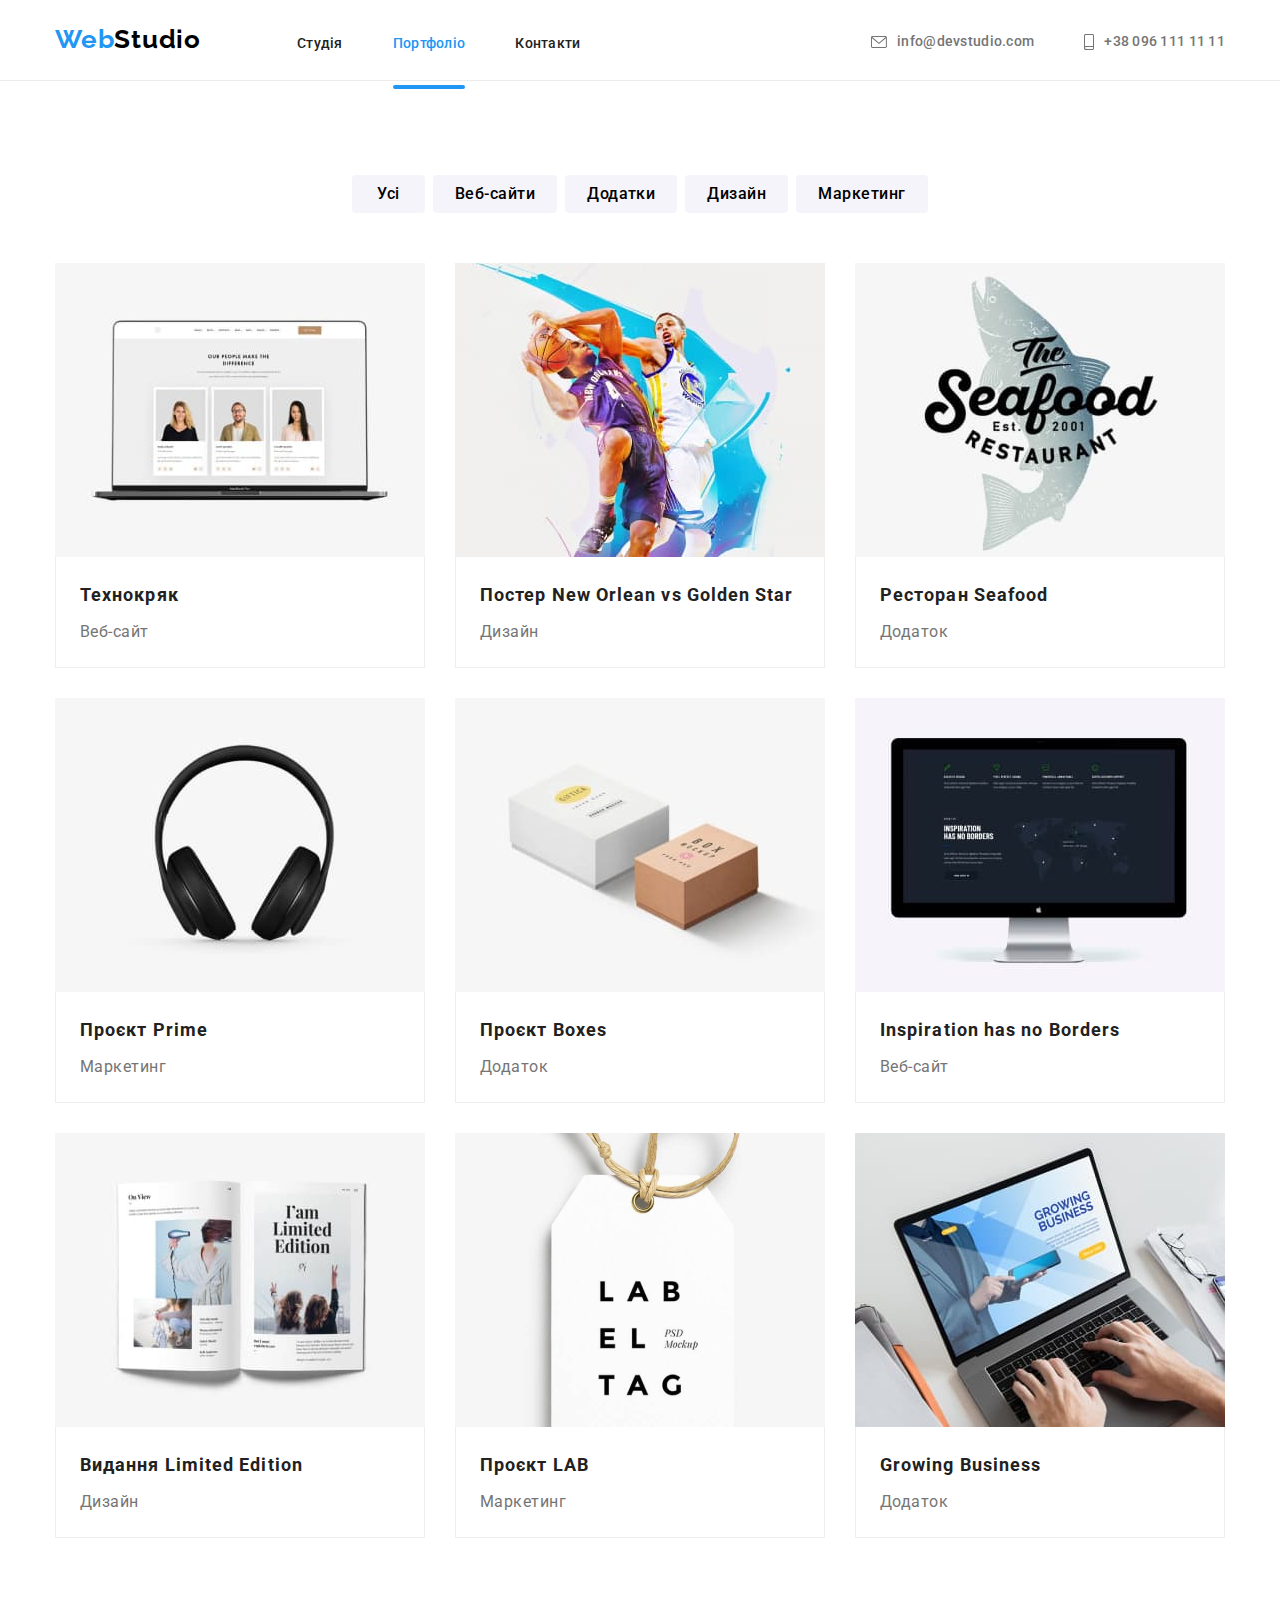
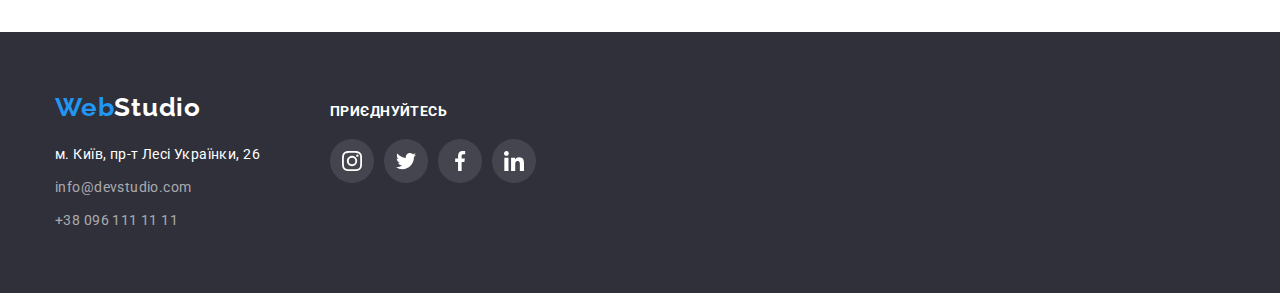
==== portfolio.html @ aac12f8f "transition hover and focus" ====
<!DOCTYPE html>
<html lang="uk">
<head>
    <meta charset="UTF-8">
    <meta http-equiv="X-UA-Compatible" content="IE=edge">
    <meta name="viewport" content="width=device-width, initial-scale=1.0">
    <title>Portfolio</title>
    <link rel="preconnect" href="https://fonts.googleapis.com">
    <link rel="preconnect" href="https://fonts.gstatic.com" crossorigin>
    <link href="https://fonts.googleapis.com/css2?family=Montserrat:wght@400;700&family=Raleway:wght@700&family=Roboto:wght@400;500;700;900&display=swap" rel="stylesheet">
    <link rel="stylesheet" href="https://cdn.jsdelivr.net/npm/modern-normalize@1.1.0/modern-normalize.min.css">
    <link rel="stylesheet" href="./css/styles.css">
</head>
<body>
    <header class="page-header">
        <div class="container page-header-container">    
                <nav class="page-navigation">
                    <a href="./index.html" class="logo logo-header link">
                        <span class="logo-web">Web</span><span class="logo-studio-header">Studio</span>
                    </a>
                    <ul class="site-nav list">
                   <li>
                        <a href="./index.html" class="link">
                            Студія
                        </a>
                    </li>
                    <li>
                        <a href="./portfolio.html" class="link current">
                            Портфоліо
                        </a>
                    </li>
                    <li>
                       <a href="#" class="link">
                            Контакти
                        </a>
                    </li>
                </ul>
                </nav>
                <ul class="header-contacts list">
                    <li class="header-contacts-item">    
                    <a href="mailto:info@devstudio.com" class="link contacts-link">
                        <svg class="mail-icon">
                            <use href="./images/icons.svg#icon-envelope"></use>
                        </svg>
                        info@devstudio.com
                    </a>
                    </li>
                    <li class="header-contacts-item"> 
                        <a href="tel:+380961111111" class="link contacts-link">    
                            <svg class="smartphone-icon">
                                <use href="./images/icons.svg#icon-smartphone"></use>
                             </svg> 
                            +38 096 111 11 11
                        </a>
                    </li> 
                </ul>
        </div>   
    </header>
    
    <main>
     <section>
        <div class="container">
        <h2 class="title-invisible">Портфолио</h2>
        <ul class="btn-filter-container list">
            <li><button class="button-filter btn-filter-allcards" type="button">Усі</button></li>
            <li><button class="button-filter" type="button">Веб-сайти</button></li>
            <li><button class="button-filter" type="button">Додатки</button></li>
            <li><button class="button-filter" type="button">Дизайн</button></li>
            <li><button class="button-filter" type="button">Маркетинг</button></li>
        </ul>
        <ul class="portfolio-container list">
            <li>
                
                <a href="" class="link portfolio-card">
                    <img src="./images/pf1.jpg" alt="Веб-сайт Технокряк" width="370">
                    <div class="text-portfolio-card">
                        <h3 class="title-portfolio">Технокряк</h3>
                        <p class="text-portfolio">Веб-сайт</p>
                    </div>
                </a>

                
            </li>
            <li>
                <a href="" class="link portfolio-card">
                    <img src="./images/pf2.jpg" alt="Постер" width="370">
                    <div class="text-portfolio-card">
                        <h3 class="title-portfolio" title="Постер New Orlean vs Golden Star">Постер New Orlean vs Golden Star</h3>
                        <p class="text-portfolio">Дизайн</p>
                    </div>
                </a>
            </li>
            <li>
                <a href="" class="link portfolio-card">
                    <img src="./images/pf3.jpg" alt="Додаток для ресторану" width="370">
                    <div class="text-portfolio-card">
                        <h3 class="title-portfolio">Ресторан Seafood</h3>
                        <p class="text-portfolio">Додаток</p>
                    </div>
                </a>
            </li>
            <li>
                <a href="" class="link portfolio-card">
                    <img src="./images/pf4.jpg" alt="Маркетинговий проєкт" width="370">
                    <div class="text-portfolio-card">
                        <h3 class="title-portfolio">Проєкт Prime</h3>
                        <p class="text-portfolio">Маркетинг</p>
                    </div>
                </a>
            </li>
            <li>
                <a href="" class="link portfolio-card">
                    <img src="./images/pf5.jpg" alt="Проєкт Boxes" width="370">
                    <div class="text-portfolio-card">
                        <h3 class="title-portfolio">Проєкт Boxes</h3>
                        <p class="text-portfolio">Додаток</p>
                    </div>
                </a>
            </li>
            <li>
                <a href="" class="link portfolio-card">
                    <img src="./images/pf6.jpg" alt="Веб-сайт Inspiration has no Borders" width="370">
                    <div class="text-portfolio-card">
                        <h3 class="title-portfolio">Inspiration has no Borders</h3>
                        <p class="text-portfolio">Веб-сайт</p>
                    </div>
                </a>
            </li>
            <li>
                <a href="" class="link portfolio-card">
                    <img src="./images/pf7.jpg" alt="Видання Limited Edition" width="370">
                    <div class="text-portfolio-card">
                        <h3 class="title-portfolio">Видання Limited Edition</h3>
                        <p class="text-portfolio">Дизайн</p>
                    </div>
                </a>
            </li>
            <li>
                <a href="" class="link portfolio-card">
                    <img src="./images/pf8.jpg" alt="Проєкт LAB" width="370">
                    <div class="text-portfolio-card">
                        <h3 class="title-portfolio">Проєкт LAB</h3>
                        <p class="text-portfolio">Маркетинг</p>
                    </div>
                </a>
            </li>
            <li>
                <a href="" class="link portfolio-card">
                    <img src="./images/pf9.jpg" alt="Growing Business" width="370">
                    <div class="text-portfolio-card">
                        <h3 class="title-portfolio">Growing Business</h3>
                        <p class="text-portfolio">Додаток</p>
                    </div>
                </a>
            </li>
        </ul> 
        </div>
    </section>
    </main>
    <footer class="footer">
        <div class="container contacts-block">
        <div>
            <a href="./index.html" class="logo logo-footer link">
                <span class="logo-web">Web</span><span class="logo-studio-footer">Studio</span>
            </a>
            <address>
                <ul class="contacts list">
                    <li class="contacts-item">
                        <a href="https://goo.gl/maps/5WQEzpzciVfXeqbu7" target="_blank" rel="noreferer noopener nofollow" class="link address">
                            м. Київ, пр-т Лесі Українки, 26
                        </a>
                    </li>
                    <li class="contacts-item">
                        <a href="mailto:info@devstudio.com" class="link mail-footer">info@devstudio.com</a>
                    </li>    
                    <li class="contacts-item">
                        <a href="tel:+380961111111" class="link phone-footer">+38 096 111 11 11</a>
                    </li>
                </ul>
            </address>
        </div>
        <div class="social-footer">
            <p class="title-social">приєднуйтесь</p>
            <ul class="social-list social-list-footer list">
                <li class="social-list-item">
                    <a href class="social-list-link">
                        <svg lang="en" aria-label="instagram icon" class="social-list-icon">
                            <use href="./images/icons.svg#icon-instagram" width="20" height="20"></use>
                        </svg>
                    </a>
                </li>
                <li class="social-list-item">
                    <a href class="social-list-link">
                        <svg lang="en" aria-label="twitter icon" class="social-list-icon">
                            <use href="./images/icons.svg#icon-twitter" width="20" height="20"></use>
                        </svg>
                    </a>
                </li>
                <li class="social-list-item">
                    <a href class="social-list-link">
                        <svg lang="en" aria-label="facebook icon" class="social-list-icon">
                            <use href="./images/icons.svg#icon-facebook" width="20" height="20"></use>
                        </svg>
                    </a>
                </li>
                <li class="social-list-item">
                    <a href class="social-list-link">
                        <svg lang="en" aria-label="linkedin icon" class="social-list-icon">
                            <use href="./images/icons.svg#icon-linkedin" width="20" height="20"></use>
                        </svg>
                    </a>
                </li>
            </ul>
        </div>
        </div>
    </footer>
</body>
</html>
---- css/styles.css ----
/* title-color #212121 
accent-color #2196F3
text-color #757575
background-main #ffffff
background-footer #2F303A
background-OurTeam #F5F4FA */
:root {
    --accent-color: #2196F3;
    --logo-studio-header: #000000;
    --logo-studio-footer: #ffffff;
    --title-color: #212121;
    --text-color: #757575;
    --background-main: #ffffff;
    --background-footer: #2F303A;
    --background-hero: #C4C4C4;
}
h1, 
h2, 
h3, 
h4 {
    margin-top: 0;
    margin-bottom: 0;
}
ul, 
ol {
    margin-top: 0;
    margin-bottom: 0;
    padding-left: 0;
}
p {
    margin-top: 0;
    margin-bottom: 0;
}
.list {
    list-style: none;
}
.link {
    text-decoration: none;
}
img {
    display: block;
    max-width: 100%;
    height:auto;
}
button {
    cursor: pointer;
}
/* Remove outline on the forms and links */
:active, :hover, :focus {
    outline: 0;
    outline-offset: 0;
}
/*========== HEADER =========*/
.page-header-container {
    display: flex;
    align-items: baseline; 
}
.page-navigation {
    display: flex;
    align-items: baseline;
}
.page-header {
    border-bottom: 1px solid #ECECEC;
    padding-top: 24px;
    padding-bottom: 25px;
}
.site-nav {
    display: flex;
    column-gap: 50px;
}
.header-contacts {
    display: flex;
    margin-left: auto;
    column-gap: 50px;
}
/*======== styles logo =======*/
.logo {
    font-family: 'Raleway', sans-serif;
    font-weight: 700;
    font-size: 26px;
    line-height: 1.19;
    letter-spacing: 0.03em;
}
.logo-header {
    margin-right: 96px;
}
.logo-web {
    color: var(--accent-color);
}
.logo-studio-header { 
    color: var(--logo-studio-header);
}
/* ======= navigation ======= */

.site-nav a {
    position: relative;
    font-weight: 500;
    font-size: 14px;
    line-height: 1.14;
    letter-spacing: 0.02em;
    color: var(--title-color);
    transition: color 250ms cubic-bezier(0.4, 0, 0.2, 1);
}
.site-nav a:hover, 
.site-nav a:focus {
    color: var(--accent-color);
}
.site-nav a.current {
    color: var(--accent-color);
}
.site-nav a.current::after {
    position: absolute;
    content: "";
    top: 50px;
    left: 0;
    width: 100%;
    height: 4px;
    border-radius: 2px;
    background-color: var(--accent-color);
} 

/* ====== styles contacts =========*/
.contacts-link {
    display: flex;
    align-items: center;
    gap: 10px;
    font-weight: 500;
    font-size: 14px;
    line-height: 1.14;
    letter-spacing: 0.02em;
    color: var(--text-color);
    transition: color 250ms cubic-bezier(0.4, 0, 0.2, 1);
}
.contacts-link:hover .mail-icon, 
.contacts-link:focus .mail-icon,
.contacts-link:hover .smartphone-icon, 
.contacts-link:focus .smartphone-icon{
    fill:var(--accent-color);
}
.contacts-link:hover,
.contacts-link:focus
{
    color: var(--accent-color);
}
.mail-icon {
    width: 16px;
    height: 12px;
    fill: var(--text-color);
    transition: fill 250ms cubic-bezier(0.4, 0, 0.2, 1);
}
.smartphone-icon {
    width: 10px;
    height: 16px;
    fill: var(--text-color); 
    transition: fill 250ms cubic-bezier(0.4, 0, 0.2, 1);
}
/* ============ MAIN ============ */
.container {
    margin-left: auto;
    margin-right: auto;
    width: 1200px;
    padding-left: 15px;
    padding-right: 15px;
}
body {
    background-color: var(--background-main);
    font-family: 'Roboto', sans-serif;
    color: var(--title-color);
}
section {
    padding-top: 94px;
    padding-bottom: 94px;
}

/*=========== HERO ============*/
.hero {
    padding-top: 200px;
    padding-bottom: 200px;
    text-align: center;
}
.overlay {
    background-color: var(--background-hero);
    background-image: linear-gradient(to right, rgba(47, 48, 58, 0.4), rgba(47, 48, 58, 0.4)), url(../images/bgstudio.jpg);
    background-repeat: no-repeat;
    background-size: cover;
    background-position: center;
    max-width: 1600px;
    min-height: 600px;
    margin-left: auto;
    margin-right: auto;
}
.title-hero {
    margin-left: auto;
    margin-bottom: 30px;
    margin-right: auto;
    font-weight: 900;
    font-size: 44px;
    line-height: 1.36;
    letter-spacing: 0.06em;
    text-transform: uppercase;
    color: #ffffff;
    width: 696px;
}
.btn-order {
    font-weight: 700;
    font-size: 16px;
    line-height: 1.875;
    color: #ffffff;
    background-color: var(--accent-color);
    border: 0;
    border-radius: 4px;
    padding: 10px 32px;
    letter-spacing: 0.06em;
    box-shadow: 0px 4px 4px rgba(0, 0, 0, 0.15);
}
/*========== ОСОБЛИВОСТІ ============*/
.feature-items-list {
    display: flex;
    justify-content: center;
    gap: 30px;
    flex-wrap: wrap;
}
.feature-items{
    display: flex;
    justify-content: center;
    align-items: center;
    width: 270px;
    height: 120px;
    background-color: #F5F4FA;
    border-radius: 4px;
    margin-bottom: 30px;
}
.feature-items-icon {
    display: flex;
    justify-content: center;
    align-items: center;
}
.title-section {
    font-size: 36px;
    line-height: 1.17;
    text-align: center;
    letter-spacing: 0.03em;
    margin-bottom: 50px;
}
.title-invisible {
    border: 0;
	clip: rect(0 0 0 0);
	height: 1px;
	width: 1px;
    margin: -1px;
	overflow: hidden;
	padding: 0;
	position: absolute;
	white-space: nowrap;
}
.subtitle {
    font-size: 14px;
    line-height: 1.14;
    letter-spacing: 0.03em;
    text-transform: uppercase;
    margin-bottom: 10px;
}
.text {
    font-size: 14px;
    line-height: 1.714;
    letter-spacing: 0.03em;
    color: var(--text-color);
    width: 270px;
}
/*========== ЧИМ МИ ЗАЙМАЄМОСЯ ======*/
.activity {
    padding-top: 0px;
}
.activity-cards {
    display: flex;
    flex-wrap: wrap;
    gap: 30px;   
}
.activity-cards-item {
    position: relative;
}
.activity-cards-subtitle {
    position: absolute;
    bottom: 0;
    height: 70px;
    width: 100%;
    display: flex;
    justify-content: center;
    align-items: center;
    background-color: rgba(47, 48, 58, 0.8);;
    font-weight: 700;
    font-size: 14px;
    line-height: 1,14;
    text-align: center;
    letter-spacing: 0.03em;
    text-transform: uppercase;
    color: #FFFFFF;
}
/*========== НАША КОМАНДА ===========*/
.our-team {
    background-color: #F5F4FA;
}
.employees {
    display: flex;
    flex-wrap: wrap;
    gap: 30px;
}
.employees-item {
    background-color: #ffffff;
    border-radius: 0px 0px 4px 4px;
    box-shadow: 0px 1px 3px rgba(0, 0, 0, 0.12), 0px 1px 1px rgba(0, 0, 0, 0.14), 0px 2px 1px rgba(0, 0, 0, 0.2);
}
.employee, .career {
    font-size: 16px;
    line-height: 1.19;
    text-align: center;
    letter-spacing: 0.03em; 
}
.employee {
    font-weight: 500;
    color: var(--title-color);
    padding-top: 30px;
    margin-bottom: 10px;
}
.career {
    color: var(--text-color);
    margin-bottom: 16px;
}
.social-list {
    display: flex;
    justify-content: center;
    column-gap: 10px;
    padding-bottom: 30px;
}
.social-list-link {
    display: flex;
    justify-content: center;
    align-items: center;
    width: 44px;
    height: 44px;
    background-color: #ffffff;
    border-radius: 50%;
    transition: background-color 250ms cubic-bezier(0.4, 0, 0.2, 1);
}
.social-list-icon {
    width: 20px;
    height: 20px;
    fill: #AFB1B8;
    transition: fill 250ms cubic-bezier(0.4, 0, 0.2, 1);
}
.social-list-link:hover,
.social-list-link:focus {
    background-color: var(--accent-color);
}
.social-list-link:hover .social-list-icon,
.social-list-link:focus .social-list-icon{
    fill: #ffffff;
} 
/* ========== ПОСТІЙНІ КЛІЄНТИ ======== */
.clients-list {
    display: flex;
    flex-wrap: wrap;
    gap: 30px;
}
.clients-link {
    display: flex;
    justify-content: center;
    align-items: center;
    border: 1px solid #AFB1B8;
    border-radius: 4px;
    width: 170px;
    height: 92px;
    transition: border-color 250ms cubic-bezier(0.4, 0, 0.2, 1);
}
.clients-link:hover .clients-icon,
.clients-link:focus .clients-icon{
    fill: var(--accent-color);
}
.clients-link:hover,
.clients-link:focus{
    border-color: var(--accent-color);
    cursor: pointer;
}
.clients-icon {
    display: flex;
    fill: #AFB1B8; 
    transition: fill 250ms cubic-bezier(0.4, 0, 0.2, 1);
}
/*========== ПОРТФОЛІО ========= */
.btn-filter-container {
    margin-bottom: 50px;
}
.button-filter {
    font-weight: 500;
    font-size: 16px;
    line-height: 1.63;
    text-align: center;
    letter-spacing: 0.03em;
    cursor: pointer;
    border: 0;
    border-radius: 4px;
    background-color: #F5F4FA;
    height: 38px;
    padding: 6px 22px;
    transition: background-color 250ms cubic-bezier(0.4, 0, 0.2, 1), color 250ms cubic-bezier(0.4, 0, 0.2, 1), box-shadow 250ms cubic-bezier(0.4, 0, 0.2, 1);
}
.btn-filter-allcards {
    padding-left: 25px;
    padding-right: 25px;
}
.button-filter:hover, 
.button-filter:focus {
    background-color: var(--accent-color);
    color: #ffffff;
    box-shadow: 0px 4px 4px rgba(0, 0, 0, 0.25)
}
.portfolio-container li{
    width: 370px;
}
.text-portfolio-card {
    padding-top: 20px;
    padding-bottom: 20px;
    padding-left: 24px;
    padding-right: 24px; 
    border: 1px solid #EEEEEE;
    border-top: 0px;
}
.title-portfolio {
    font-size: 18px;
    line-height: 2;
    letter-spacing: 0.06em;
    margin-bottom: 4px;
    overflow: hidden;
    white-space: nowrap;
    text-overflow: ellipsis;
    color: var(--title-color);
}
.text-portfolio {
    font-size: 16px;
    line-height: 1.88;
    letter-spacing: 0.03em;
    color: var(--text-color);
}
.btn-filter-container {
    display: flex;
    justify-content: center;
    gap: 8px;
}
.portfolio-container {
    display: flex;
    flex-wrap: wrap;
    gap: 30px;
}
.portfolio-card {
    display: block;
    transition: box-shadow 250ms cubic-bezier(0.4, 0, 0.2, 1);
}
.portfolio-card:hover,
.portfolio-card:focus {
    box-shadow: 0px 1px 1px rgba(0, 0, 0, 0.12), 0px 4px 4px rgba(0, 0, 0, 0.06), 1px 4px 6px rgba(0, 0, 0, 0.16);
}

/*========== FOOTER ===========*/
.footer {
    background-color: var(--background-footer);
    padding-top: 60px;
    padding-bottom: 60px;
}
.logo-studio-footer {
    color: var(--logo-studio-footer);
}
.logo-footer {
    display: block;
    margin-bottom: 20px;
}
.contacts-item {
    font-style: normal;
    font-weight: 400;
    font-size: 14px;
    line-height: 1.71;
    letter-spacing: 0.03em;
}
.contacts-item:not(:last-child) {
    margin-bottom: 9px;
}
.address {
    display: block;
    color: #ffffff;
    transition: color 250ms cubic-bezier(0.4, 0, 0.2, 1);
}
.mail-footer, 
.phone-footer {
    color: rgba(255, 255, 255, 0.6);
    display: block;
    transition: color 250ms cubic-bezier(0.4, 0, 0.2, 1);
}
.address:hover,
.address:focus,
.mail-footer:hover,
.mail-footer:focus,
.phone-footer:hover,
.phone-footer:focus {
    color: var(--accent-color);
}
.title-social {
    font-weight: 700;
    font-size: 14px;
    line-height: 16px;
    letter-spacing: 0.03em;
    text-transform: uppercase;
    color: #FFFFFF;
    margin-bottom: 20px;
}
.contacts-block {
    display: flex;
    align-items: baseline;
}
.social-list-footer {
    padding-bottom: 0;
}
footer .social-list-icon {
    fill: #ffffff;
}
footer .social-list-link {
    background-color: rgba(255, 255, 255, 0.1);;
}
.social-footer {
    margin-left: 70px;
}
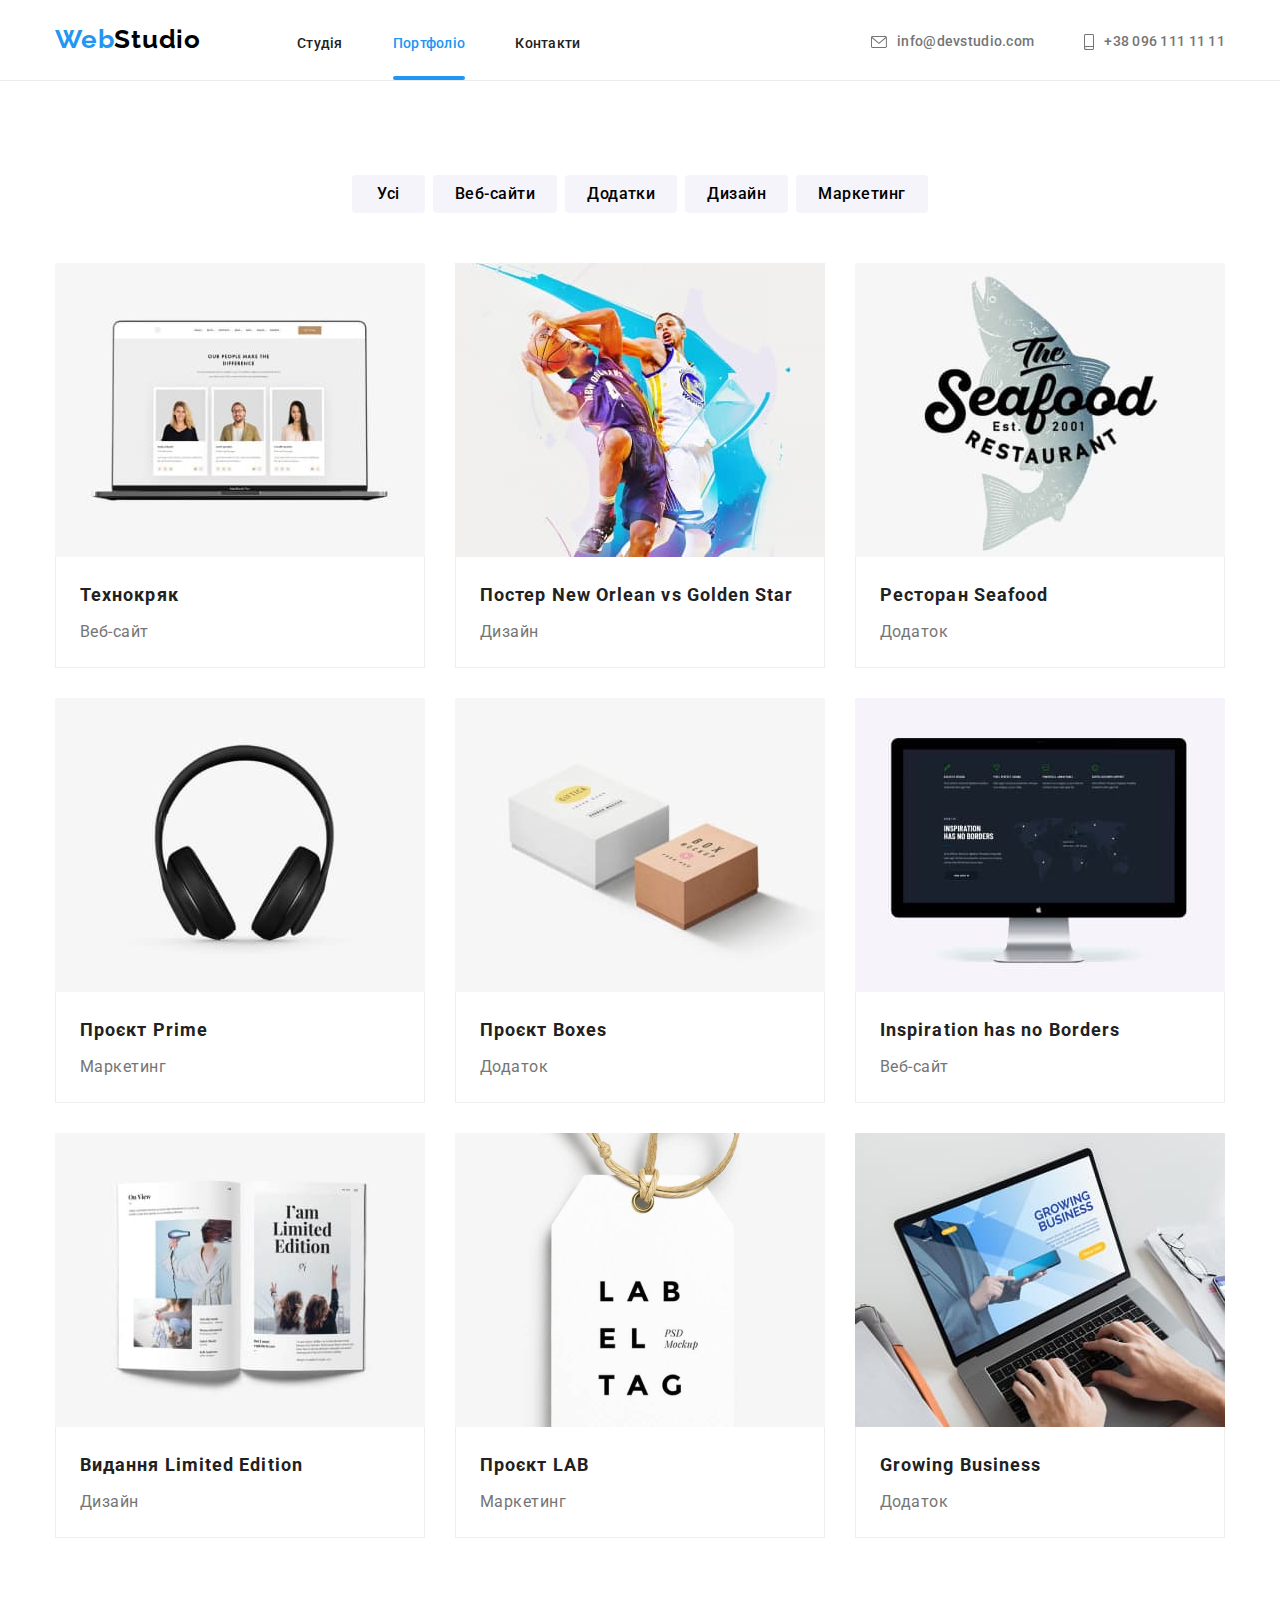
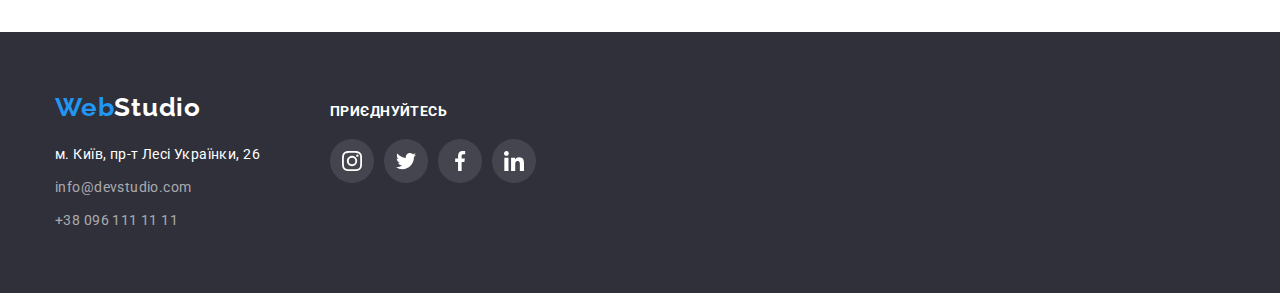
==== commit 0fee0273: "active page" ====
--- a/portfolio.html
+++ b/portfolio.html
@@ -18,7 +18,7 @@
                     <a href="./index.html" class="logo logo-header link">
                         <span class="logo-web">Web</span><span class="logo-studio-header">Studio</span>
                     </a>
-                    <ul class="site-nav list">
+                    <ul class="menu-nav list">
                    <li>
                         <a href="./index.html" class="link">
                             Студія
@@ -70,20 +70,27 @@
         </ul>
         <ul class="portfolio-container list">
             <li>
-                
-                <a href="" class="link portfolio-card">
-                    <img src="./images/pf1.jpg" alt="Веб-сайт Технокряк" width="370">
+                <a href="" class="link portfolio-card">
+                    <div class="portfolio-card-item">
+                        <img src="./images/pf1.jpg" alt="Веб-сайт Технокряк" width="370">
+                        <p class="portfolio-card-overlay">
+                            Ресурс пропонує комплексні пропозиції з різним рівнем функціоналу та сервісів. Все це дозволить відвідувачу отримати вичерпні відомості про компанію чи приватну особу.
+                        </p>
+                    </div>
                     <div class="text-portfolio-card">
                         <h3 class="title-portfolio">Технокряк</h3>
                         <p class="text-portfolio">Веб-сайт</p>
                     </div>
                 </a>
-
-                
-            </li>
-            <li>
-                <a href="" class="link portfolio-card">
-                    <img src="./images/pf2.jpg" alt="Постер" width="370">
+            </li>
+            <li>
+                <a href="" class="link portfolio-card">
+                    <div class="portfolio-card-item">
+                        <img src="./images/pf2.jpg" alt="Постер" width="370">
+                        <p class="portfolio-card-overlay">
+                            Ресурс пропонує комплексні пропозиції з різним рівнем функціоналу та сервісів. Все це дозволить відвідувачу отримати вичерпні відомості про компанію чи приватну особу.
+                        </p>
+                    </div>
                     <div class="text-portfolio-card">
                         <h3 class="title-portfolio" title="Постер New Orlean vs Golden Star">Постер New Orlean vs Golden Star</h3>
                         <p class="text-portfolio">Дизайн</p>
@@ -92,7 +99,12 @@
             </li>
             <li>
                 <a href="" class="link portfolio-card">
-                    <img src="./images/pf3.jpg" alt="Додаток для ресторану" width="370">
+                    <div class="portfolio-card-item">
+                        <img src="./images/pf3.jpg" alt="Додаток для ресторану" width="370">
+                        <p class="portfolio-card-overlay">
+                            Ресурс пропонує комплексні пропозиції з різним рівнем функціоналу та сервісів. Все це дозволить відвідувачу отримати вичерпні відомості про компанію чи приватну особу.
+                        </p>
+                    </div>    
                     <div class="text-portfolio-card">
                         <h3 class="title-portfolio">Ресторан Seafood</h3>
                         <p class="text-portfolio">Додаток</p>
@@ -101,7 +113,12 @@
             </li>
             <li>
                 <a href="" class="link portfolio-card">
-                    <img src="./images/pf4.jpg" alt="Маркетинговий проєкт" width="370">
+                    <div class="portfolio-card-item">
+                        <img src="./images/pf4.jpg" alt="Маркетинговий проєкт" width="370">
+                        <p class="portfolio-card-overlay">
+                            Ресурс пропонує комплексні пропозиції з різним рівнем функціоналу та сервісів. Все це дозволить відвідувачу отримати вичерпні відомості про компанію чи приватну особу.
+                        </p>
+                    </div>
                     <div class="text-portfolio-card">
                         <h3 class="title-portfolio">Проєкт Prime</h3>
                         <p class="text-portfolio">Маркетинг</p>
@@ -110,7 +127,12 @@
             </li>
             <li>
                 <a href="" class="link portfolio-card">
-                    <img src="./images/pf5.jpg" alt="Проєкт Boxes" width="370">
+                    <div class="portfolio-card-item">
+                        <img src="./images/pf5.jpg" alt="Проєкт Boxes" width="370">
+                        <p class="portfolio-card-overlay">
+                            Ресурс пропонує комплексні пропозиції з різним рівнем функціоналу та сервісів. Все це дозволить відвідувачу отримати вичерпні відомості про компанію чи приватну особу.
+                        </p>
+                    </div>
                     <div class="text-portfolio-card">
                         <h3 class="title-portfolio">Проєкт Boxes</h3>
                         <p class="text-portfolio">Додаток</p>
@@ -119,7 +141,12 @@
             </li>
             <li>
                 <a href="" class="link portfolio-card">
-                    <img src="./images/pf6.jpg" alt="Веб-сайт Inspiration has no Borders" width="370">
+                    <div class="portfolio-card-item">
+                        <img src="./images/pf6.jpg" alt="Веб-сайт Inspiration has no Borders" width="370">
+                        <p class="portfolio-card-overlay">
+                            Ресурс пропонує комплексні пропозиції з різним рівнем функціоналу та сервісів. Все це дозволить відвідувачу отримати вичерпні відомості про компанію чи приватну особу.
+                        </p>
+                    </div>
                     <div class="text-portfolio-card">
                         <h3 class="title-portfolio">Inspiration has no Borders</h3>
                         <p class="text-portfolio">Веб-сайт</p>
@@ -128,7 +155,12 @@
             </li>
             <li>
                 <a href="" class="link portfolio-card">
-                    <img src="./images/pf7.jpg" alt="Видання Limited Edition" width="370">
+                    <div class="portfolio-card-item">
+                        <img src="./images/pf7.jpg" alt="Видання Limited Edition" width="370">
+                        <p class="portfolio-card-overlay">
+                            Ресурс пропонує комплексні пропозиції з різним рівнем функціоналу та сервісів. Все це дозволить відвідувачу отримати вичерпні відомості про компанію чи приватну особу.
+                        </p>
+                    </div>
                     <div class="text-portfolio-card">
                         <h3 class="title-portfolio">Видання Limited Edition</h3>
                         <p class="text-portfolio">Дизайн</p>
@@ -137,7 +169,12 @@
             </li>
             <li>
                 <a href="" class="link portfolio-card">
-                    <img src="./images/pf8.jpg" alt="Проєкт LAB" width="370">
+                    <div class="portfolio-card-item">
+                        <img src="./images/pf8.jpg" alt="Проєкт LAB" width="370">
+                        <p class="portfolio-card-overlay">
+                            Ресурс пропонує комплексні пропозиції з різним рівнем функціоналу та сервісів. Все це дозволить відвідувачу отримати вичерпні відомості про компанію чи приватну особу.
+                        </p>
+                    </div>
                     <div class="text-portfolio-card">
                         <h3 class="title-portfolio">Проєкт LAB</h3>
                         <p class="text-portfolio">Маркетинг</p>
@@ -146,7 +183,12 @@
             </li>
             <li>
                 <a href="" class="link portfolio-card">
-                    <img src="./images/pf9.jpg" alt="Growing Business" width="370">
+                    <div class="portfolio-card-item">
+                        <img src="./images/pf9.jpg" alt="Growing Business" width="370">
+                        <p class="portfolio-card-overlay">
+                            Ресурс пропонує комплексні пропозиції з різним рівнем функціоналу та сервісів. Все це дозволить відвідувачу отримати вичерпні відомості про компанію чи приватну особу.
+                        </p>
+                    </div>
                     <div class="text-portfolio-card">
                         <h3 class="title-portfolio">Growing Business</h3>
                         <p class="text-portfolio">Додаток</p>
--- a/css/styles.css
+++ b/css/styles.css
@@ -13,6 +13,7 @@
     --background-main: #ffffff;
     --background-footer: #2F303A;
     --background-hero: #C4C4C4;
+    --transition-timing-function: 250ms cubic-bezier(0.4, 0, 0.2, 1);
 }
 h1, 
 h2, 
@@ -64,7 +65,7 @@
     padding-top: 24px;
     padding-bottom: 25px;
 }
-.site-nav {
+.menu-nav {
     display: flex;
     column-gap: 50px;
 }
@@ -91,33 +92,39 @@
     color: var(--logo-studio-header);
 }
 /* ======= navigation ======= */
-
-.site-nav a {
+.menu-nav a {
     position: relative;
     font-weight: 500;
     font-size: 14px;
     line-height: 1.14;
     letter-spacing: 0.02em;
     color: var(--title-color);
-    transition: color 250ms cubic-bezier(0.4, 0, 0.2, 1);
-}
-.site-nav a:hover, 
-.site-nav a:focus {
+    padding-bottom: 28px;
+    transition: color var(--transition-timing-function);
+}
+.menu-nav a:hover, 
+.menu-nav a:focus {
     color: var(--accent-color);
 }
-.site-nav a.current {
+.menu-nav a.current {
     color: var(--accent-color);
 }
-.site-nav a.current::after {
+.menu-nav a.current::after {
     position: absolute;
     content: "";
-    top: 50px;
+    bottom: -1px;
     left: 0;
     width: 100%;
     height: 4px;
     border-radius: 2px;
     background-color: var(--accent-color);
-} 
+    animation: opacity-animation var(--transition-timing-function);
+}
+@keyframes opacity-animation {
+    0% {opacity: 0;}
+    50% {opacity: 0.5;}
+    100% {opacity: 1;}
+}
 
 /* ====== styles contacts =========*/
 .contacts-link {
@@ -129,7 +136,7 @@
     line-height: 1.14;
     letter-spacing: 0.02em;
     color: var(--text-color);
-    transition: color 250ms cubic-bezier(0.4, 0, 0.2, 1);
+    transition: color var(--transition-timing-function);
 }
 .contacts-link:hover .mail-icon, 
 .contacts-link:focus .mail-icon,
@@ -146,13 +153,13 @@
     width: 16px;
     height: 12px;
     fill: var(--text-color);
-    transition: fill 250ms cubic-bezier(0.4, 0, 0.2, 1);
+    transition: fill var(--transition-timing-function);
 }
 .smartphone-icon {
     width: 10px;
     height: 16px;
     fill: var(--text-color); 
-    transition: fill 250ms cubic-bezier(0.4, 0, 0.2, 1);
+    transition: fill var(--transition-timing-function);
 }
 /* ============ MAIN ============ */
 .container {
@@ -171,7 +178,6 @@
     padding-top: 94px;
     padding-bottom: 94px;
 }
-
 /*=========== HERO ============*/
 .hero {
     padding-top: 200px;
@@ -243,6 +249,7 @@
     margin-bottom: 50px;
 }
 .title-invisible {
+    position: absolute;
     border: 0;
 	clip: rect(0 0 0 0);
 	height: 1px;
@@ -250,7 +257,6 @@
     margin: -1px;
 	overflow: hidden;
 	padding: 0;
-	position: absolute;
 	white-space: nowrap;
 }
 .subtitle {
@@ -287,7 +293,7 @@
     display: flex;
     justify-content: center;
     align-items: center;
-    background-color: rgba(47, 48, 58, 0.8);;
+    background-color: rgba(47, 48, 58, 0.8);
     font-weight: 700;
     font-size: 14px;
     line-height: 1,14;
@@ -340,13 +346,13 @@
     height: 44px;
     background-color: #ffffff;
     border-radius: 50%;
-    transition: background-color 250ms cubic-bezier(0.4, 0, 0.2, 1);
+    transition: background-color var(--transition-timing-function);
 }
 .social-list-icon {
     width: 20px;
     height: 20px;
     fill: #AFB1B8;
-    transition: fill 250ms cubic-bezier(0.4, 0, 0.2, 1);
+    transition: fill var(--transition-timing-function);
 }
 .social-list-link:hover,
 .social-list-link:focus {
@@ -370,7 +376,7 @@
     border-radius: 4px;
     width: 170px;
     height: 92px;
-    transition: border-color 250ms cubic-bezier(0.4, 0, 0.2, 1);
+    transition: border-color var(--transition-timing-function);
 }
 .clients-link:hover .clients-icon,
 .clients-link:focus .clients-icon{
@@ -384,7 +390,7 @@
 .clients-icon {
     display: flex;
     fill: #AFB1B8; 
-    transition: fill 250ms cubic-bezier(0.4, 0, 0.2, 1);
+    transition: fill var(--transition-timing-function);
 }
 /*========== ПОРТФОЛІО ========= */
 .btn-filter-container {
@@ -402,7 +408,7 @@
     background-color: #F5F4FA;
     height: 38px;
     padding: 6px 22px;
-    transition: background-color 250ms cubic-bezier(0.4, 0, 0.2, 1), color 250ms cubic-bezier(0.4, 0, 0.2, 1), box-shadow 250ms cubic-bezier(0.4, 0, 0.2, 1);
+    transition: background-color var(--transition-timing-function), color var(--transition-timing-function), box-shadow var(--transition-timing-function);
 }
 .btn-filter-allcards {
     padding-left: 25px;
@@ -453,13 +459,37 @@
 }
 .portfolio-card {
     display: block;
-    transition: box-shadow 250ms cubic-bezier(0.4, 0, 0.2, 1);
+    transition: box-shadow var(--transition-timing-function);
 }
 .portfolio-card:hover,
 .portfolio-card:focus {
     box-shadow: 0px 1px 1px rgba(0, 0, 0, 0.12), 0px 4px 4px rgba(0, 0, 0, 0.06), 1px 4px 6px rgba(0, 0, 0, 0.16);
 }
-
+.portfolio-card:hover .portfolio-card-overlay ,
+.portfolio-card:focus .portfolio-card-overlay {
+    transform: translateY(0%);
+}
+.portfolio-card-item {
+    position: relative;
+    overflow: hidden;
+}
+.portfolio-card-overlay {
+    position: absolute;
+    top: 0;
+    left: 0;
+    background-color: rgba(33, 150, 243, 0.9);
+    width: 100%;
+    height: 100%;
+    font-weight: 400;
+    font-size: 18px;
+    line-height: 1.56;
+    letter-spacing: 0.03em;
+    color: #FFFFFF;
+    overflow: auto;
+    padding: 63px 24px;
+    transform: translateY(100%);
+    transition: transform var(--transition-timing-function);
+}
 /*========== FOOTER ===========*/
 .footer {
     background-color: var(--background-footer);
@@ -486,13 +516,13 @@
 .address {
     display: block;
     color: #ffffff;
-    transition: color 250ms cubic-bezier(0.4, 0, 0.2, 1);
+    transition: color var(--transition-timing-function);
 }
 .mail-footer, 
 .phone-footer {
     color: rgba(255, 255, 255, 0.6);
     display: block;
-    transition: color 250ms cubic-bezier(0.4, 0, 0.2, 1);
+    transition: color var(--transition-timing-function);
 }
 .address:hover,
 .address:focus,
@@ -527,3 +557,46 @@
 .social-footer {
     margin-left: 70px;
 }
+/*  ======== МОДАЛЬНЕ ВІКНО ======== */
+.backdrop {
+    position: fixed;
+    top: 0;
+    left: 0;
+    width: 100%;
+    height: 100%;
+    background-color: rgba(47, 48, 58, 0.4);
+    z-index: 100;
+    transition: opacity 500ms linear, visibility 500ms linear, transform 500ms linear;
+}
+.backdrop.is-hidden {
+    visibility: hidden;
+    opacity: 0;
+    pointer-events: none;
+    transform: scale(0);
+}
+.modal {
+    position: absolute;
+    top: 50%;
+    left: 50%;
+    transform: translate(-50%, -50%); 
+    background-color: #ffffff;
+    width: 528px;
+    height: 581px;
+}
+.modal-close-btn {
+    display: flex;
+    justify-content: center;
+    align-items: center;
+    position: absolute;
+    top: 8px;
+    right: 8px;
+    width: 30px;
+    height: 30px;
+    border: 1px solid rgba(0, 0, 0, 0.1);
+    border-radius: 50%;
+    background-color: transparent;
+    padding: 0;
+}
+.modal-close-icon {
+    fill: #000000;
+}
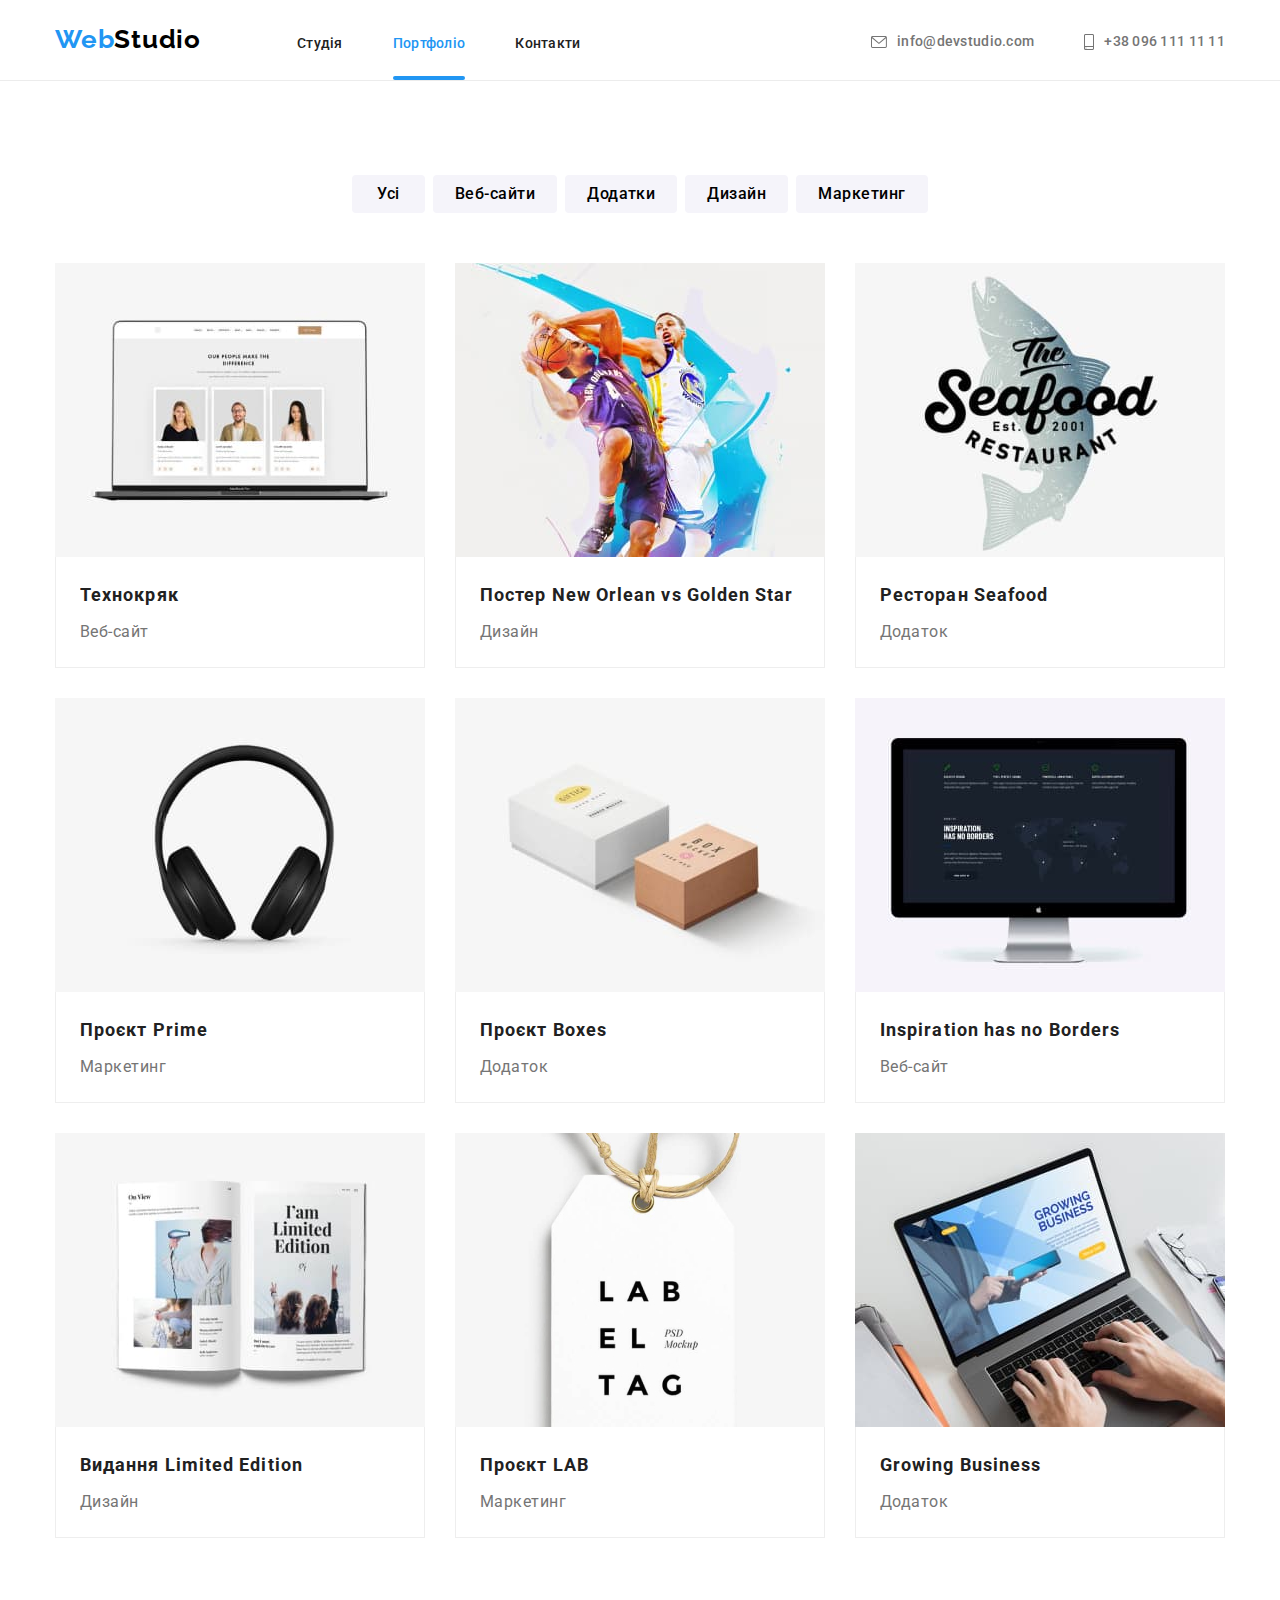
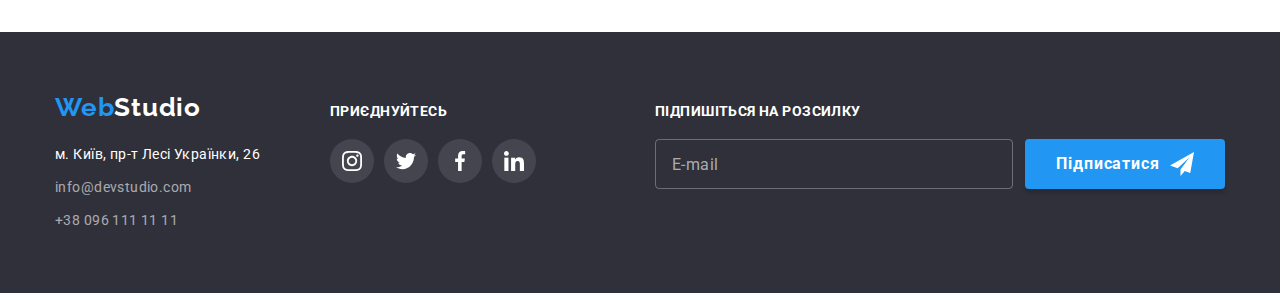
==== commit 12fc76f3: "modal form" ====
--- a/portfolio.html
+++ b/portfolio.html
@@ -254,6 +254,20 @@
                 </li>
             </ul>
         </div>
+            <form class="form-sign">
+                <p class="title-social">Підпишіться на розсилку</p>
+                <span class="form-sign-email-input">
+                    <label>
+                        <input type="email" name="mail" id="mail" placeholder="E-mail" class="input-sign"/>
+                    </label>
+                    <button type="submit" class="btn btn-sign">
+                        Підписатися
+                        <svg lang="en" aria-label="icon send" class="icon-send" width="24" height="24">
+                            <use href="./images/icons.svg#icon-send"></use>
+                        </svg>
+                    </button>
+                </span>    
+            </form>
         </div>
     </footer>
 </body>
--- a/css/styles.css
+++ b/css/styles.css
@@ -46,11 +46,7 @@
 button {
     cursor: pointer;
 }
-/* Remove outline on the forms and links */
-:active, :hover, :focus {
-    outline: 0;
-    outline-offset: 0;
-}
+
 /*========== HEADER =========*/
 .page-header-container {
     display: flex;
@@ -183,6 +179,7 @@
     padding-top: 200px;
     padding-bottom: 200px;
     text-align: center;
+    min-width: 1200px;
 }
 .overlay {
     background-color: var(--background-hero);
@@ -207,7 +204,7 @@
     color: #ffffff;
     width: 696px;
 }
-.btn-order {
+.btn {
     font-weight: 700;
     font-size: 16px;
     line-height: 1.875;
@@ -296,7 +293,7 @@
     background-color: rgba(47, 48, 58, 0.8);
     font-weight: 700;
     font-size: 14px;
-    line-height: 1,14;
+    line-height: 1.14;
     text-align: center;
     letter-spacing: 0.03em;
     text-transform: uppercase;
@@ -487,7 +484,7 @@
     color: #FFFFFF;
     overflow: auto;
     padding: 63px 24px;
-    transform: translateY(100%);
+    transform: translateY(101%);
     transition: transform var(--transition-timing-function);
 }
 /*========== FOOTER ===========*/
@@ -495,6 +492,7 @@
     background-color: var(--background-footer);
     padding-top: 60px;
     padding-bottom: 60px;
+    min-width: 1200px;
 }
 .logo-studio-footer {
     color: var(--logo-studio-footer);
@@ -557,6 +555,41 @@
 .social-footer {
     margin-left: 70px;
 }
+.form-sign {
+    margin-left: auto;
+}
+.form-sign-email-input {
+    display: flex;
+    justify-content: center;
+}
+.btn-sign {
+    display: flex;
+    justify-content: center;
+    width: 200px;
+    align-items: center;
+    margin-left: 12px;
+    padding: 10px 28px;
+}
+.icon-send {
+    margin-left: 10px;
+}
+.input-sign {
+    width: 358px;
+    height: 50px;
+    border: 1px solid rgba(255, 255, 255, 0.3);
+    border-radius: 4px;
+    background-color: transparent;
+    padding: 15px 16px;
+    color: #FFFFFF;
+}
+.input-sign::placeholder {
+    font-weight: 400;
+    font-size: 16px;
+    line-height: 1.25;
+    letter-spacing: 0.03em;
+    color: rgba(255, 255, 255, 0.6);
+}
+
 /*  ======== МОДАЛЬНЕ ВІКНО ======== */
 .backdrop {
     position: fixed;
@@ -582,6 +615,7 @@
     background-color: #ffffff;
     width: 528px;
     height: 581px;
+    padding: 40px;
 }
 .modal-close-btn {
     display: flex;
@@ -600,3 +634,135 @@
 .modal-close-icon {
     fill: #000000;
 }
+/* ======== modal form ===== */
+.modal-form-title {
+    font-weight: 700;
+    font-size: 20px;
+    line-height: 1.15;
+    text-align: center;
+    letter-spacing: 0.03em;
+    color: var(--title-color);
+    margin-bottom: 12px;
+}
+.modal-form {
+    display: flex;
+    flex-direction: column;
+}
+.modal-form-input {
+    outline: none;
+    width: 100%;
+    height: 40px;
+    border: 1px solid rgba(33, 33, 33, 0.2);
+    border-radius: 4px; 
+    padding-left: 42px;
+    transition: border-color var(--transition-timing-function);
+}
+.modal-form-input:focus {
+   border-color: var(--accent-color);
+}
+.modal-form-input:focus + .modal-form-icon {
+    fill: var(--accent-color);
+}
+
+.modal-form-field-description {
+    display: block;
+    font-weight: 400;
+    font-size: 12px;
+    line-height: 1.17;
+    letter-spacing: 0.01em;
+    color: var(--text-color);
+    margin-bottom: 4px;
+}
+.modal-form-field {
+    margin-bottom: 10px;
+}
+.modal-form-input-wrapper {
+    position: relative;
+}
+.modal-form-icon {
+    position: absolute;
+    top: 50%;
+    left: 12px;
+    transform: translateY(-50%);
+    transition: fill var(--transition-timing-function);
+} 
+.modal-form-message {
+    resize: none;
+    outline: none;
+    width: 100%;
+    height: 120px;
+    border: 1px solid rgba(33, 33, 33, 0.2);
+    border-radius: 4px;
+    padding: 12px 16px;
+    transition: border-color var(--transition-timing-function);
+}
+.modal-form-message:focus {
+    border-color: var(--accent-color);
+}
+.modal-form-message::placeholder {
+    font-weight: 400;
+    font-size: 12px;
+    line-height: 1.17;
+    letter-spacing: 0.01em;
+    color: rgba(117, 117, 117, 0.5);
+}
+.modal-form-checkbox-field {
+    display: flex;
+    align-items: center;
+    justify-content: center;
+}
+.modal-form-own-checkbox {
+    width: 16px;
+    height: 15px;
+    border-radius: 2px;
+    border: 1px solid var(--title-color);
+    cursor: pointer;
+    margin-right: 7px;
+    transition: box-shadow var(--transition-timing-function);
+}
+.modal-form-checkbox-icon {
+    display: none;
+}
+.modal-form-checkbox:checked + .modal-form-own-checkbox {
+    background-color: var(--accent-color);
+    border-color: var(--accent-color);
+}
+.modal-form-checkbox:checked + .modal-form-own-checkbox .modal-form-checkbox-icon {
+    display: block;
+}
+.modal-form-checkbox:focus + .modal-form-own-checkbox{
+    box-shadow: 0 0 0 2px rgba(0, 0, 255, 0.5);
+}
+.modal-form-checkbox {
+    position: absolute;
+    appearance: none;
+}
+.modal-form-checkbox-field {
+    margin-bottom: 30px;
+    font-weight: 400;
+    font-size: 14px;
+    line-height: 1.71;
+    letter-spacing: 0.03em;
+    color: var(--text-color);
+}
+.modal-form-link-terms {
+    font-weight: 400;
+    font-size: 14px;
+    line-height: 1.71;
+    letter-spacing: 0.03em;
+    color: var(--accent-color);
+}
+.button-submit {
+    width: 200px;
+    align-self: center;
+}
+
+
+
+
+
+
+
+
+
+
